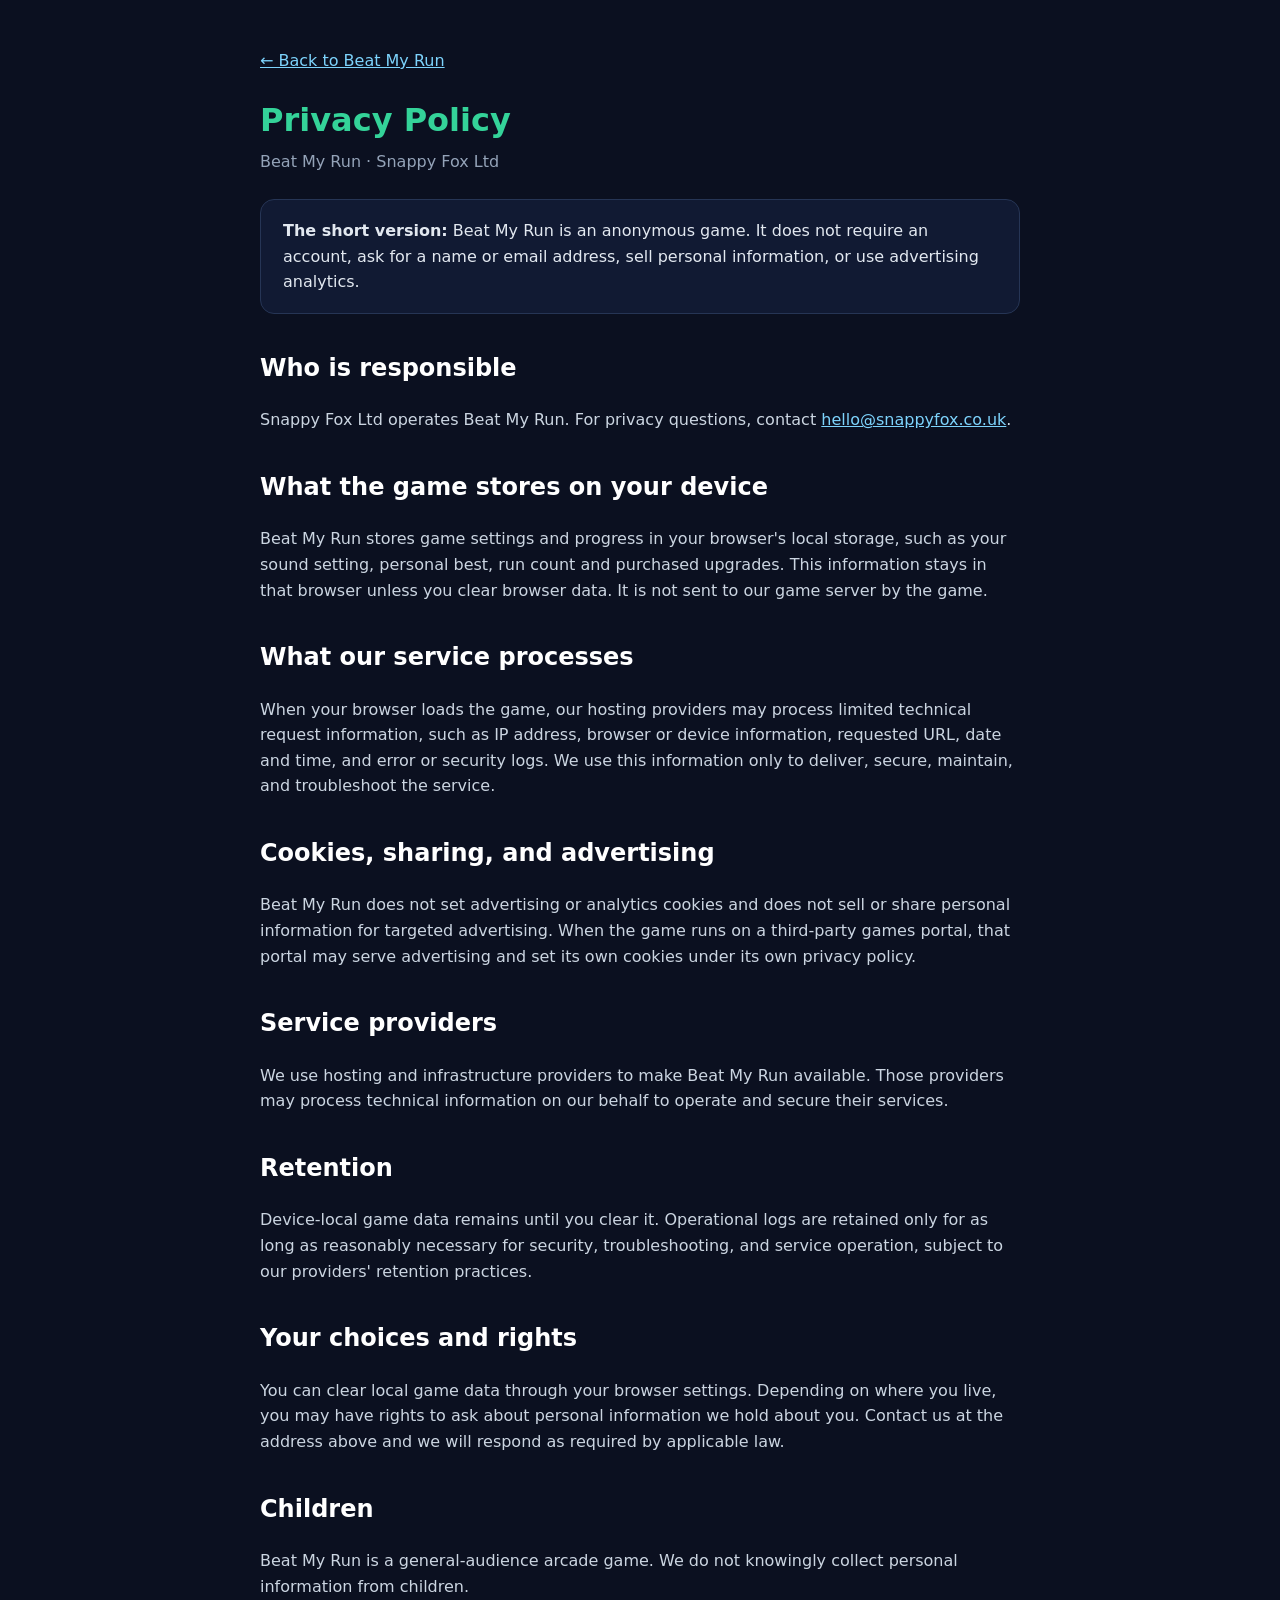
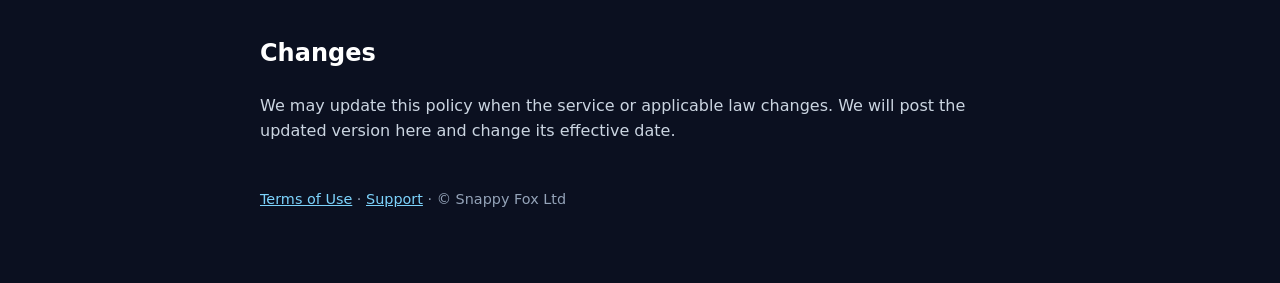
==== privacy.html @ bc587f0a "Beat My Run — Poki playtest build" ====
<!doctype html>
<html lang="en">
  <head>
    <meta charset="utf-8" />
    <meta name="viewport" content="width=device-width, initial-scale=1" />
    <meta name="theme-color" content="#0b1020" />
    <link rel="icon" type="image/png" href="./images/icon.png" />
    <link rel="canonical" href="https://beatmyrun.snappyfoxgames.co.uk/privacy" />
    <meta name="description" content="How Beat My Run handles browser storage and limited technical information." />
    <title>Beat My Run Privacy Policy</title>
    <style>body{margin:0;background:#0b1020;color:#e2e8f0;font:16px/1.6 system-ui,-apple-system,"Segoe UI",sans-serif}main{max-width:760px;margin:auto;padding:48px 24px 72px}a{color:#7dd3fc}h1{color:#34d399;margin-bottom:0}h2{margin-top:2.2rem;color:#fff}p,li{color:#cbd5e1}.eyebrow{color:#94a3b8;margin-top:.2rem}.card{background:#111a33;border:1px solid #263555;border-radius:14px;padding:18px 22px;margin:24px 0}footer{margin-top:44px;color:#94a3b8;font-size:.9rem}</style>
  </head>
  <body>
    <main>
      <a href="/">← Back to Beat My Run</a>
      <h1>Privacy Policy</h1>
      <p class="eyebrow">Beat My Run · Snappy Fox Ltd</p>
      <div class="card"><strong>The short version:</strong> Beat My Run is an anonymous game. It does not require an account, ask for a name or email address, sell personal information, or use advertising analytics.</div>

      <h2>Who is responsible</h2>
      <p>Snappy Fox Ltd operates Beat My Run. For privacy questions, contact <a href="mailto:hello@snappyfox.co.uk">hello@snappyfox.co.uk</a>.</p>

      <h2>What the game stores on your device</h2>
      <p>Beat My Run stores game settings and progress in your browser's local storage, such as your sound setting, personal best, run count and purchased upgrades. This information stays in that browser unless you clear browser data. It is not sent to our game server by the game.</p>

      <h2>What our service processes</h2>
      <p>When your browser loads the game, our hosting providers may process limited technical request information, such as IP address, browser or device information, requested URL, date and time, and error or security logs. We use this information only to deliver, secure, maintain, and troubleshoot the service.</p>

      <h2>Cookies, sharing, and advertising</h2>
      <p>Beat My Run does not set advertising or analytics cookies and does not sell or share personal information for targeted advertising. When the game runs on a third-party games portal, that portal may serve advertising and set its own cookies under its own privacy policy.</p>

      <h2>Service providers</h2>
      <p>We use hosting and infrastructure providers to make Beat My Run available. Those providers may process technical information on our behalf to operate and secure their services.</p>

      <h2>Retention</h2>
      <p>Device-local game data remains until you clear it. Operational logs are retained only for as long as reasonably necessary for security, troubleshooting, and service operation, subject to our providers' retention practices.</p>

      <h2>Your choices and rights</h2>
      <p>You can clear local game data through your browser settings. Depending on where you live, you may have rights to ask about personal information we hold about you. Contact us at the address above and we will respond as required by applicable law.</p>

      <h2>Children</h2>
      <p>Beat My Run is a general-audience arcade game. We do not knowingly collect personal information from children.</p>

      <h2>Changes</h2>
      <p>We may update this policy when the service or applicable law changes. We will post the updated version here and change its effective date.</p>
      <footer><a href="./terms.html">Terms of Use</a> · <a href="./support.html">Support</a> · © Snappy Fox Ltd</footer>
    </main>
  </body>
</html>
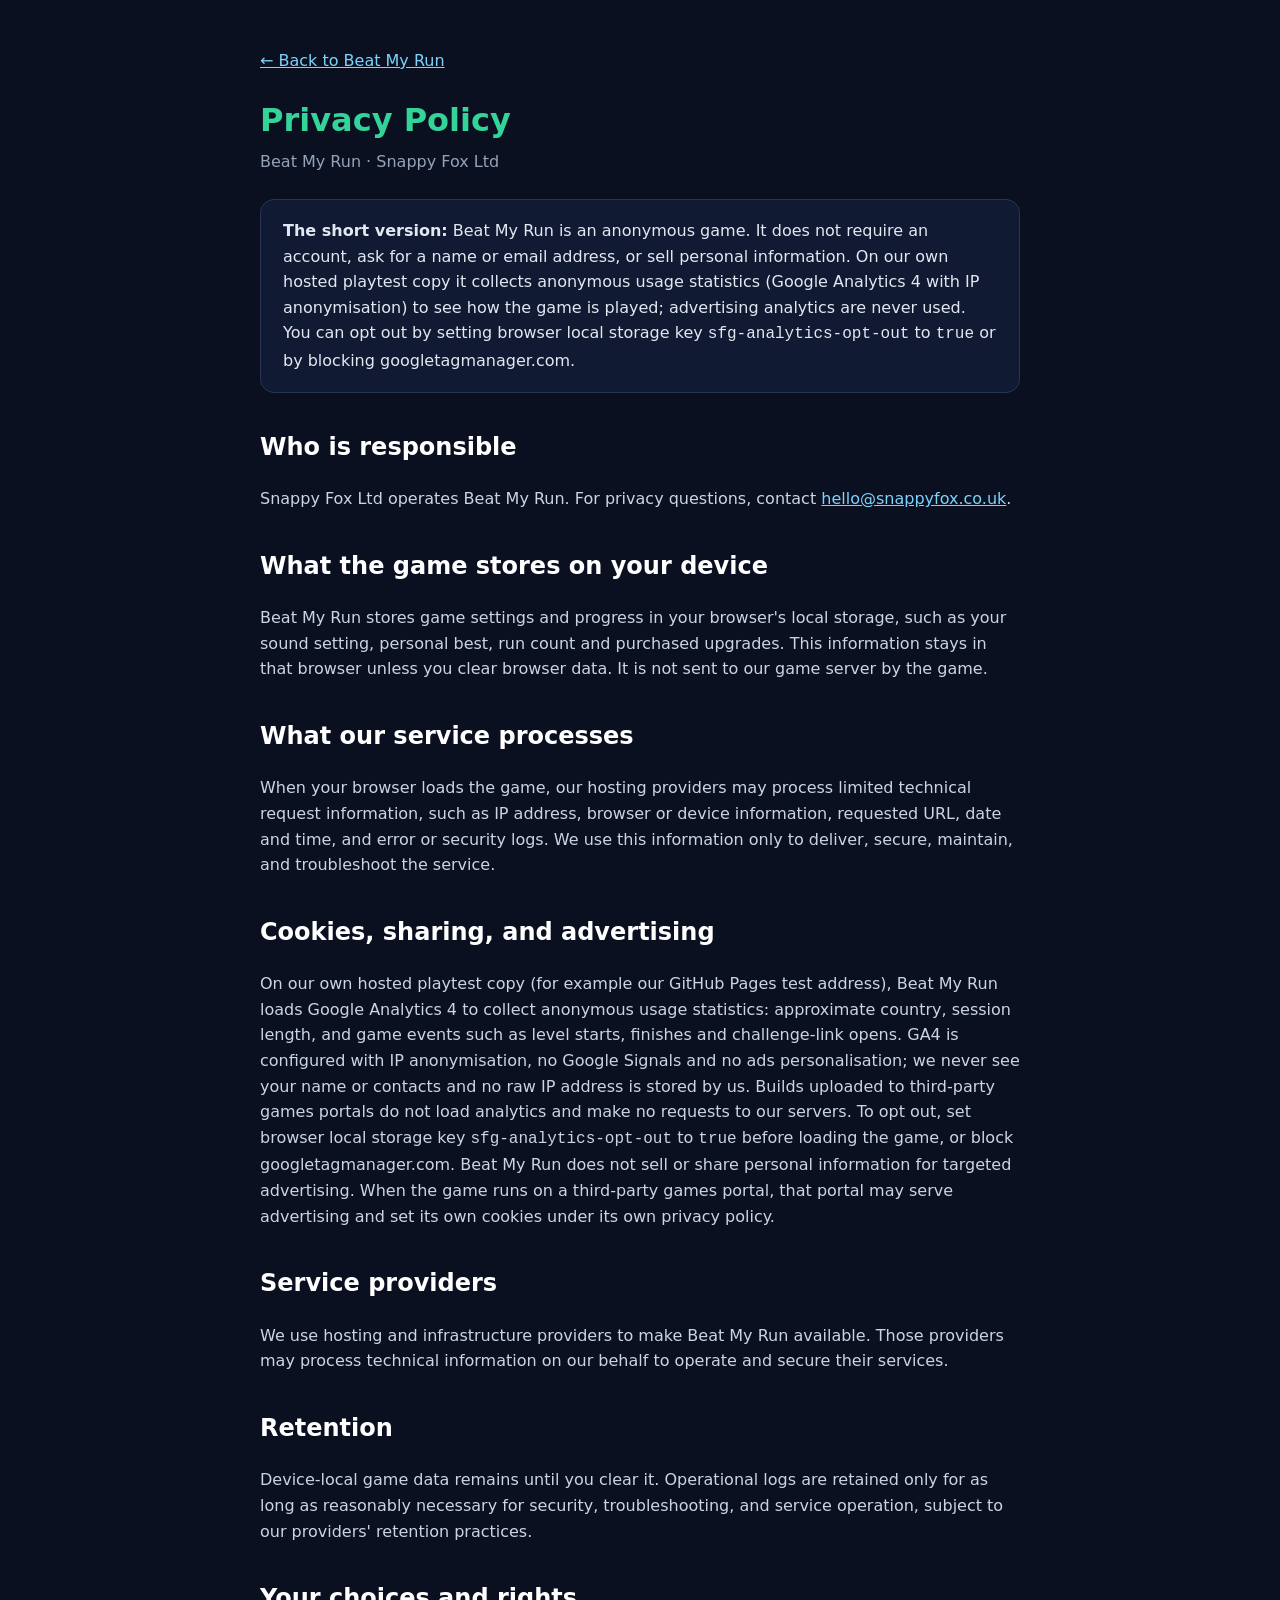
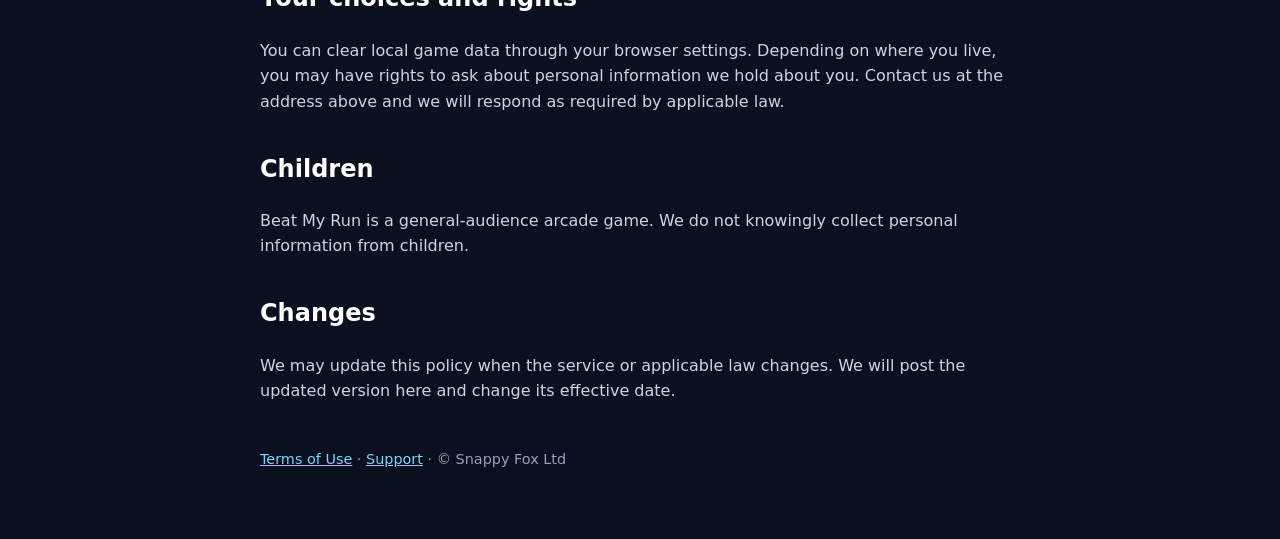
==== commit 829e74bf: "Privacy: disclose hosted-build GA4 usage stats" ====
--- a/privacy.html
+++ b/privacy.html
@@ -15,7 +15,7 @@
       <a href="/">← Back to Beat My Run</a>
       <h1>Privacy Policy</h1>
       <p class="eyebrow">Beat My Run · Snappy Fox Ltd</p>
-      <div class="card"><strong>The short version:</strong> Beat My Run is an anonymous game. It does not require an account, ask for a name or email address, sell personal information, or use advertising analytics.</div>
+      <div class="card"><strong>The short version:</strong> Beat My Run is an anonymous game. It does not require an account, ask for a name or email address, or sell personal information. On our own hosted playtest copy it collects anonymous usage statistics (Google Analytics 4 with IP anonymisation) to see how the game is played; advertising analytics are never used. You can opt out by setting browser local storage key <code>sfg-analytics-opt-out</code> to <code>true</code> or by blocking googletagmanager.com.</div>
 
       <h2>Who is responsible</h2>
       <p>Snappy Fox Ltd operates Beat My Run. For privacy questions, contact <a href="mailto:hello@snappyfox.co.uk">hello@snappyfox.co.uk</a>.</p>
@@ -27,7 +27,7 @@
       <p>When your browser loads the game, our hosting providers may process limited technical request information, such as IP address, browser or device information, requested URL, date and time, and error or security logs. We use this information only to deliver, secure, maintain, and troubleshoot the service.</p>
 
       <h2>Cookies, sharing, and advertising</h2>
-      <p>Beat My Run does not set advertising or analytics cookies and does not sell or share personal information for targeted advertising. When the game runs on a third-party games portal, that portal may serve advertising and set its own cookies under its own privacy policy.</p>
+      <p>On our own hosted playtest copy (for example our GitHub Pages test address), Beat My Run loads Google Analytics 4 to collect anonymous usage statistics: approximate country, session length, and game events such as level starts, finishes and challenge-link opens. GA4 is configured with IP anonymisation, no Google Signals and no ads personalisation; we never see your name or contacts and no raw IP address is stored by us. Builds uploaded to third-party games portals do not load analytics and make no requests to our servers. To opt out, set browser local storage key <code>sfg-analytics-opt-out</code> to <code>true</code> before loading the game, or block googletagmanager.com. Beat My Run does not sell or share personal information for targeted advertising. When the game runs on a third-party games portal, that portal may serve advertising and set its own cookies under its own privacy policy.</p>
 
       <h2>Service providers</h2>
       <p>We use hosting and infrastructure providers to make Beat My Run available. Those providers may process technical information on our behalf to operate and secure their services.</p>
